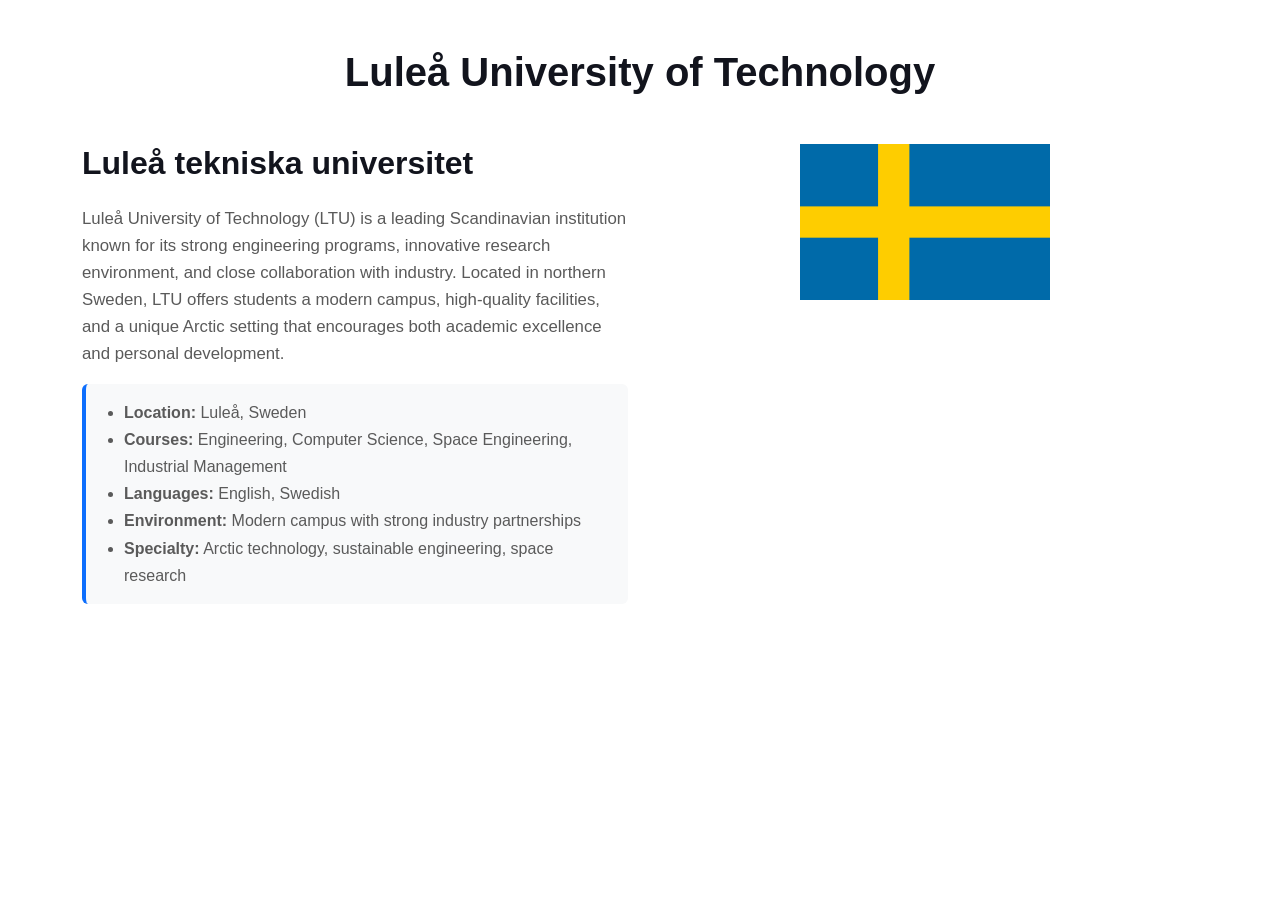
==== page-lulea.html @ 14a25c20 "Initial commit" ====
<!DOCTYPE html>
<html lang="fr">
    <head>
        <meta charset="UTF-8">
        <title>Lulea – École</title>
        <link href="css/bootstrap.min.css" rel="stylesheet">
    </head>

    <body>
        <div class="container py-5">
            <h1 class="text-center mb-5">Luleå University of Technology</h1>

            <div class="row">

                <!-- Colonne gauche : description -->
                <div class="col-lg-6 col-md-12">

                    <h2 class="mb-4" style="font-weight:600;">Luleå tekniska universitet</h2>

                    <p style="line-height:1.6; font-size:1.05rem;">
                        Luleå University of Technology (LTU) is a leading Scandinavian institution known for its 
                        strong engineering programs, innovative research environment, and close collaboration 
                        with industry. Located in northern Sweden, LTU offers students a modern campus, 
                        high‑quality facilities, and a unique Arctic setting that encourages both academic 
                        excellence and personal development.
                    </p>

                    <div style="background:#f8f9fa; border-left:4px solid #0d6efd; padding:15px 20px; border-radius:6px;">
                        <ul style="margin:0; padding-left:18px; line-height:1.7;">
                            <li><strong>Location:</strong> Luleå, Sweden</li>
                            <li><strong>Courses:</strong> Engineering, Computer Science, Space Engineering, Industrial Management</li>
                            <li><strong>Languages:</strong> English, Swedish</li>
                            <li><strong>Environment:</strong> Modern campus with strong industry partnerships</li>
                            <li><strong>Specialty:</strong> Arctic technology, sustainable engineering, space research</li>
                        </ul>
                    </div>

                </div>

                <!-- Colonne droite : drapeau + carte -->
                <div class="col-lg-6 col-md-12">

                    <!-- Drapeau -->
                    <img src="img/suede.png" alt="Sweden Flag"
                        style="max-width:250px; width:100%; display:block; margin:0 auto 20px;">

                    <!-- Carte -->
                    <iframe 
                        src="https://www.google.com/maps/embed?pb=!1m18!1m12!1m3!1d1863.566566390317!2d22.155!3d65.617!2m3!1f0!2f0!3f0!3m2!1i1024!2i768!4f13.1!3m3!1m2!1s0x467f6e3f1b0e0b0f%3A0x4f5f0e0b0e0b0e0b!2sLule%C3%A5%20University%20of%20Technology!5e0!3m2!1sen!2sse!4v0000000000000"
                        width="100%" height="400" style="border:0;" allowfullscreen="" loading="lazy">
                    </iframe>

                </div>

            </div>
        </div>
    </body>
</html>
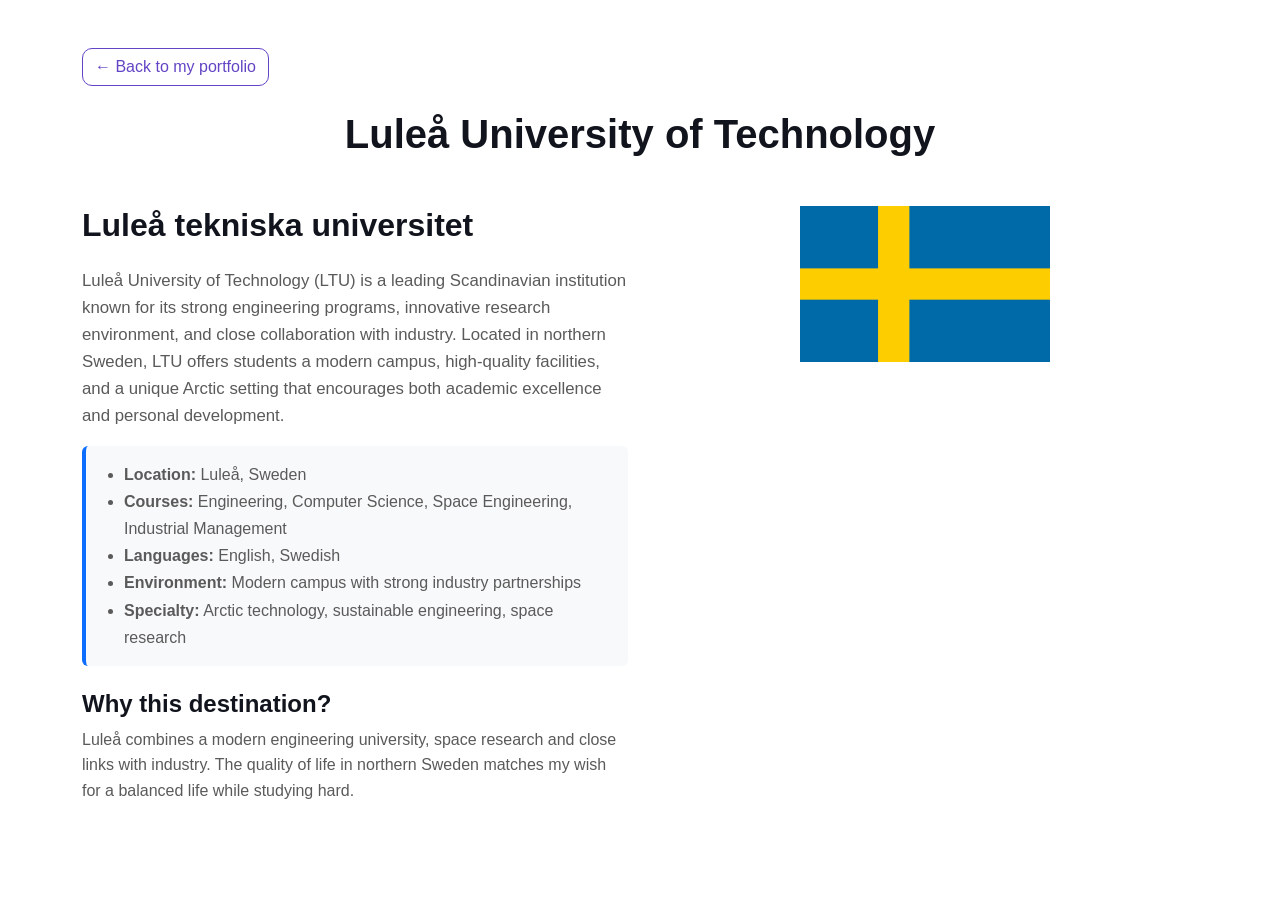
==== commit b159eb35: "Mise à jour de mon ePortfolio" ====
--- a/page-lulea.html
+++ b/page-lulea.html
@@ -1,5 +1,5 @@
 <!DOCTYPE html>
-<html lang="fr">
+<html lang="en">
     <head>
         <meta charset="UTF-8">
         <title>Lulea – École</title>
@@ -8,6 +8,7 @@
 
     <body>
         <div class="container py-5">
+<a href="index.html#team" class="btn btn-outline-primary mb-4">&larr; Back to my portfolio</a>
             <h1 class="text-center mb-5">Luleå University of Technology</h1>
 
             <div class="row">
@@ -34,6 +35,7 @@
                             <li><strong>Specialty:</strong> Arctic technology, sustainable engineering, space research</li>
                         </ul>
                     </div>
+<h4 class="mt-4">Why this destination?</h4><p style="line-height:1.6;">Luleå combines a modern engineering university, space research and close links with industry. The quality of life in northern Sweden matches my wish for a balanced life while studying hard.</p>
 
                 </div>
 
